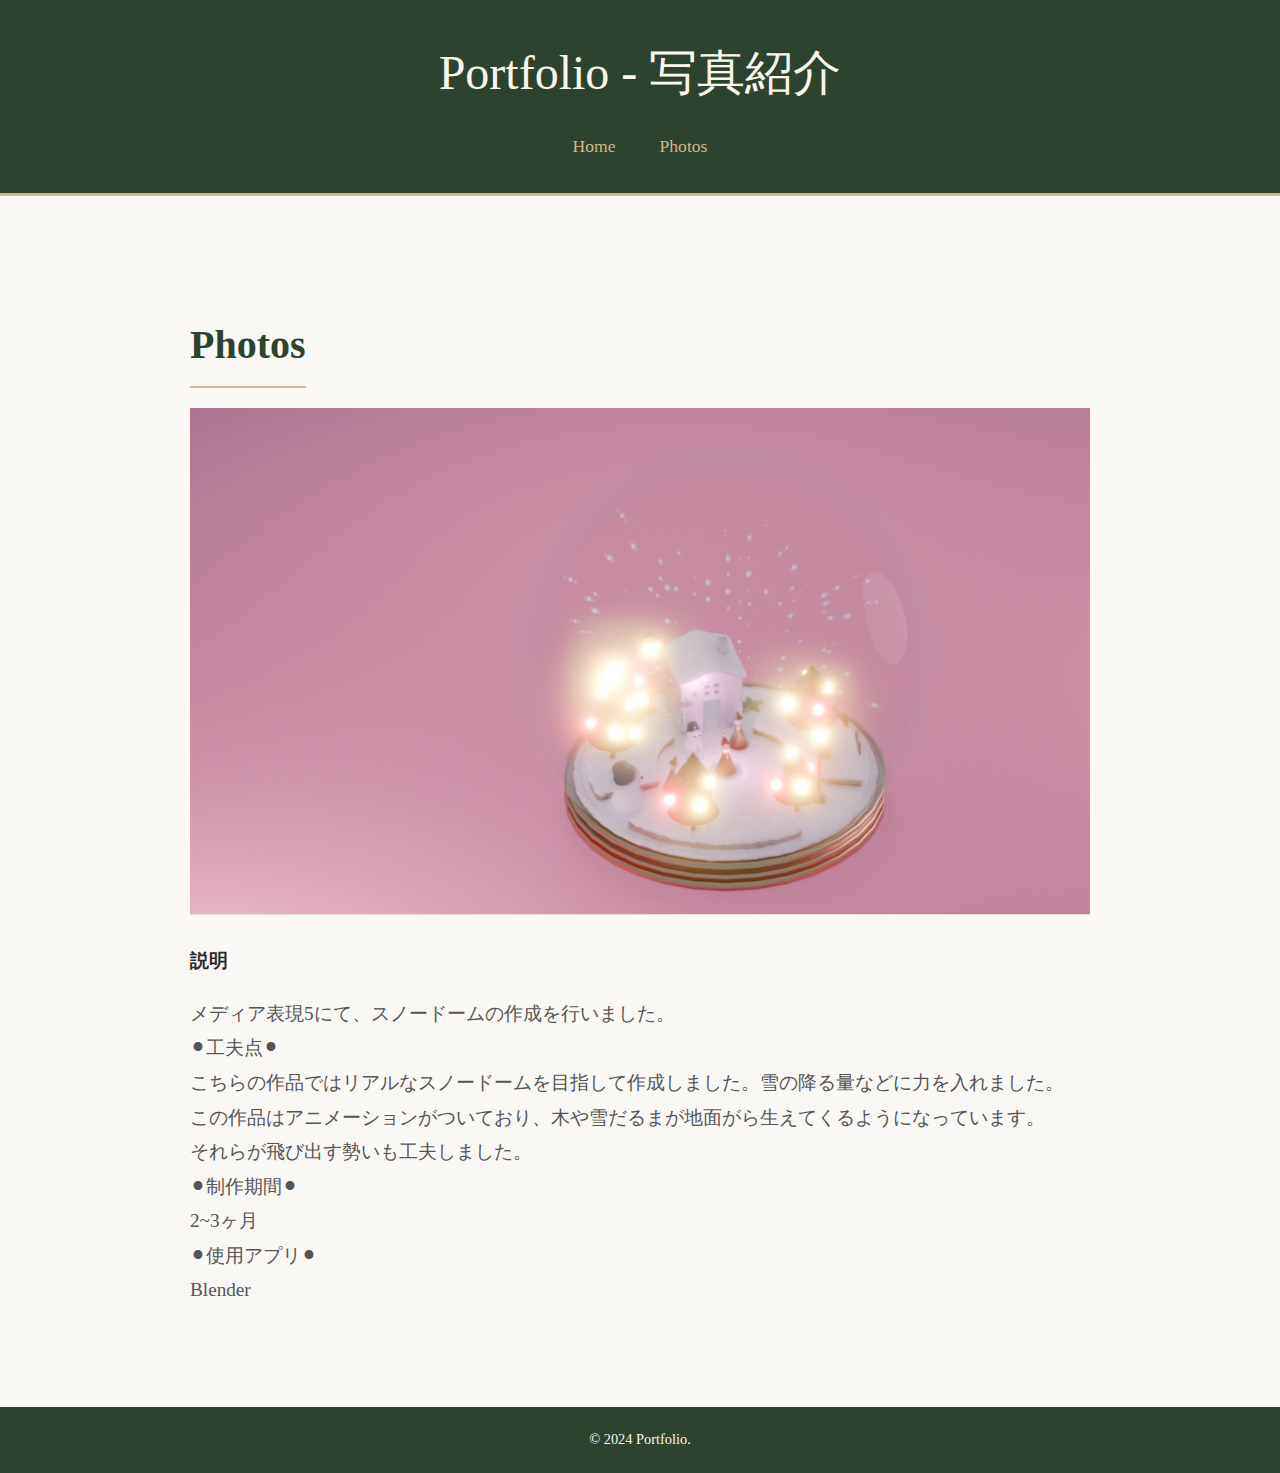
==== deatails.html @ ef1d77a0 "コミットしないと！" ====
<!DOCTYPE html>
<html lang="ja">
<head>
    <meta charset="UTF-8">
    <meta name="viewport" content="width=device-width, initial-scale=1.0">
    <link rel="stylesheet" href="style.css">
    <title>写真紹介</title>
</head>
<style>
    /* 写真カードの画像サイズ調整 */
.photo-card img {
    max-width: 100%; /* 親要素の幅に合わせて画像が自動的に縮小される */
    height: auto;    /* 高さは自動調整される */
    border-bottom: 1px solid #ddd; /* 枠線を追加して、カードの外観を整える */
}
</style>
<body>
    <header>
        <h1>Portfolio - 写真紹介</h1>
        <nav>
            <a href="index.html">Home</a>
            <a href="#photos">Photos</a>
        </nav>
    </header>
    <section id="photos">
        <h2>Photos</h2>
        <div class="photo-gallery">
            <div class="photo-card">
                <img src="untitled2.jpg" alt="写真1">
                <h3>説明</h3>
                <p>メディア表現5にて、スノードームの作成を行いました。</br>
                ⚫︎工夫点⚫︎</br>
                こちらの作品ではリアルなスノードームを目指して作成しました。雪の降る量などに力を入れました。</br>
                この作品はアニメーションがついており、木や雪だるまが地面がら生えてくるようになっています。</br>それらが飛び出す勢いも工夫しました。</br>

                ⚫︎制作期間⚫︎</br>
                2~3ヶ月</br>

                ⚫︎使用アプリ⚫︎</br>
                Blender</br>
                </p>

            </div>
        </div>
    </section>
    <footer>
        &copy; 2024 Portfolio.
    </footer>
</body>
</html>
---- style.css ----
body {
    font-family: 'Palatino Linotype', 'Book Antiqua', serif;
    line-height: 1.8;
    margin: 0;
    padding: 0;
    background-color: #faf8f5;
    color: #2b2b2b;
}

/* ヘッダーのスタイル */
header {
    background-color: #2e4230;
    color: #f9f5eb;
    padding: 30px 20px;
    text-align: center;
    border-bottom: 3px solid #d3b88c;
}

header h1 {
    font-size: 3rem;
    font-weight: normal;
    margin: 0;
    color: #f9f5eb;
}

nav {
    margin-top: 15px;
}

nav a {
    margin: 0 20px;
    color: #d3b88c;
    text-decoration: none;
    font-size: 1.1rem;
}

nav a:hover {
    color: #f9f5eb;
}

/* 各セクションのスタイル */
section {
    padding: 80px 20px;
    max-width: 900px;
    margin: 0 auto;
}

section h2 {
    font-size: 2.5rem;
    margin-bottom: 20px;
    color: #2e4230;
    border-bottom: 2px solid #d3b88c;
    display: inline-block;
    padding-bottom: 5px;
}

section p {
    font-size: 1.2rem;
    color: #555;
}

/* プロジェクトカードのスタイル */
.projects {
    display: flex;
    gap: 20px;
    justify-content: space-between;
    flex-wrap: wrap; /* 横並びが崩れないように */
}

.project-card {
    background-color: #fff;
    border: 1px solid #ddd;
    border-radius: 10px;
    overflow: hidden;
    width: 300px;
    box-shadow: 0 6px 10px rgba(0, 0, 0, 0.1);
    transition: transform 0.3s ease, box-shadow 0.3s ease;
}

.project-card:hover {
    transform: translateY(-5px);
    box-shadow: 0 10px 15px rgba(0, 0, 0, 0.15);
}

.project-card img {
    max-width: 100%;
    border-bottom: 1px solid #ddd;
}

.project-card h3 {
    font-size: 1.5rem;
    margin: 15px;
    color: #2e4230;
}

.project-card p {
    margin: 0 15px 15px;
    font-size: 1rem;
    color: #555;
}

/* スキルセットのスタイル */
.skillset {
    display: flex;
    flex-wrap: wrap; /* 横並びが崩れないように */
    gap: 20px;
    justify-content: space-between;
}

.Skill-card {
    background-color: #fff;
    border: 1px solid #ddd;
    border-radius: 10px;
    overflow: hidden;
    width: 200px;
    box-shadow: 0 6px 10px rgba(0, 0, 0, 0.1);
    transition: transform 0.3s ease, box-shadow 0.3s ease;
}

.Skill-card:hover {
    transform: translateY(-5px);
    box-shadow: 0 10px 15px rgba(0, 0, 0, 0.15);
}

.Skill-card h3 {
    font-size: 1rem;
    margin: 15px;
    color: #2e4230;
}

/* ボタンのスタイル */
a.button {
    display: inline-block;
    margin: 15px 15px 25px;
    padding: 10px 20px;
    background-color: #d3b88c;
    color: #fff;
    text-decoration: none;
    border-radius: 5px;
    font-size: 1rem;
    transition: background-color 0.3s ease;
}

a.button:hover {
    background-color: #2e4230;
}

/* フッターのスタイル */
footer {
    text-align: center;
    padding: 20px 0;
    background-color: #2e4230;
    color: #f9f5eb;
    font-size: 0.9rem;
}

/* モーダルのスタイル */
.modal {
    display: none;
    position: fixed;
    top: 0;
    left: 0;
    width: 100%;
    height: 100%;
    background-color: rgba(0, 0, 0, 0.5);  /* 背景を少し暗く */
    z-index: 9999;
}

.modal-content {
    position: absolute;
    top: 50%;
    left: 50%;
    transform: translate(-50%, -50%);
    background-color: white;
    padding: 20px;
    border-radius: 8px;
    box-shadow: 0 4px 8px rgba(0, 0, 0, 0.2);
    width: 80%;
    max-width: 500px;
}

.close {
    font-size: 30px;
    color: #aaa;
    cursor: pointer;
    position: absolute;
    top: 10px;
    right: 10px;
}

.close:hover,
.close:focus {
    color: black;
    text-decoration: none;
    cursor: pointer;
}

/* レスポンシブ対応 */

/* 画面幅が768px以下のとき */
@media (max-width: 768px) {
    header {
        padding: 20px 0;
    }

    header h1 {
        font-size: 2.5rem;
    }

    nav {
        margin-top: 10px;
    }

    nav a {
        font-size: 1rem;
        margin: 0 10px;
    }

    section {
        padding: 60px 20px;
    }

    .projects {
        flex-direction: column;  /* 縦並びに */
        align-items: center;
    }

    .project-card {
        width: 80%;  /* 幅を広げて縦並びでも見やすく */
    }

    .skillset {
        flex-direction: column;  /* 縦並びに */
    }

    .Skill-card {
        width: 80%;
        margin-bottom: 20px;
    }

    .modal-content {
        width: 90%;
        max-width: 400px;
    }
}

/* 画面幅が480px以下のとき */
@media (max-width: 480px) {
    header h1 {
        font-size: 2rem;
    }

    nav a {
        font-size: 0.9rem;
        margin: 0 8px;
    }

    .project-card {
        width: 100%;
    }

    .Skill-card {
        width: 100%;
    }

    .modal-content {
        width: 95%;
    }
}
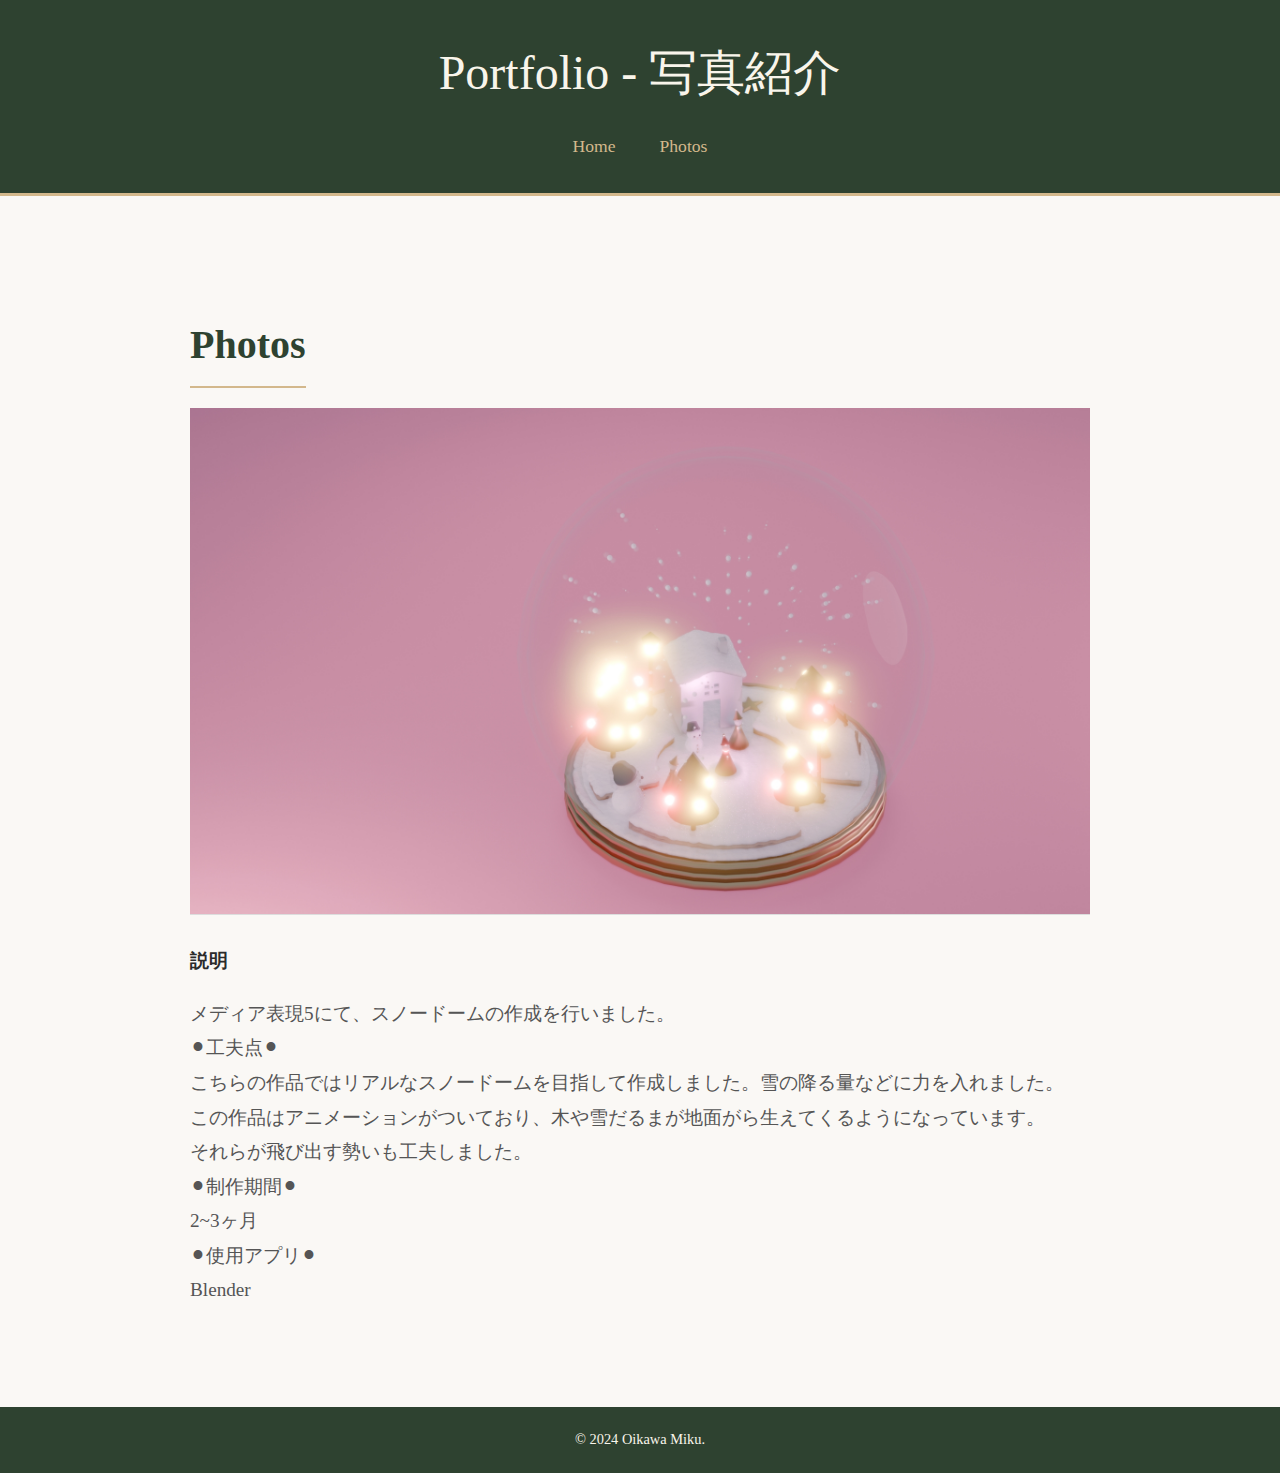
==== commit 463c7e80: "これもかえる" ====
--- a/deatails.html
+++ b/deatails.html
@@ -44,7 +44,7 @@
         </div>
     </section>
     <footer>
-        &copy; 2024 Portfolio.
+        &copy; 2024 Oikawa Miku.
     </footer>
 </body>
 </html>
--- a/style.css
+++ b/style.css
@@ -59,23 +59,26 @@
     color: #555;
 }
 
-/* プロジェクトカードのスタイル */
+/* プロジェクトカードの親要素 */
 .projects {
     display: flex;
-    gap: 20px;
-    justify-content: space-between;
-    flex-wrap: wrap; /* 横並びが崩れないように */
-}
-
+    gap: 20px; /* カード間の適切な余白 */
+    justify-content: center; /* カードを中央揃え */
+    align-items: flex-start; /* 高さが揃わない問題を解消 */
+    flex-wrap: wrap; /* 横幅が足りない場合にカードを折り返し */
+    margin: 0 auto; /* 全体の余白を均等に */
+    max-width: 1200px; /* レイアウトの幅を制限 */
+}
+
+/* プロジェクトカード */
 .project-card {
-    background-color: #fff;
-    border: 1px solid #ddd;
-    border-radius: 10px;
-    overflow: hidden;
-    width: 300px;
-    box-shadow: 0 6px 10px rgba(0, 0, 0, 0.1);
-    transition: transform 0.3s ease, box-shadow 0.3s ease;
-}
+    flex: 1 1 calc(33.333% - 40px); /* 3列レイアウト用の幅を指定 */
+    max-width: 300px; /* カードの最大幅を設定 */
+    min-width: 280px; /* カードが崩れないよう最小幅を設定 */
+    margin: 10px; /* カードの周囲に余白を設定 */
+    box-sizing: border-box; /* パディングやボーダーを含む幅調整 */
+}
+
 
 .project-card:hover {
     transform: translateY(-5px);
@@ -267,3 +270,14 @@
         width: 95%;
     }
 }
+@media (max-width: 768px) {
+    .project-card {
+        flex: 1 1 calc(50% - 40px); /* 2列レイアウト */
+    }
+}
+
+@media (max-width: 480px) {
+    .project-card {
+        flex: 1 1 100%; /* 1列レイアウト */
+    }
+}
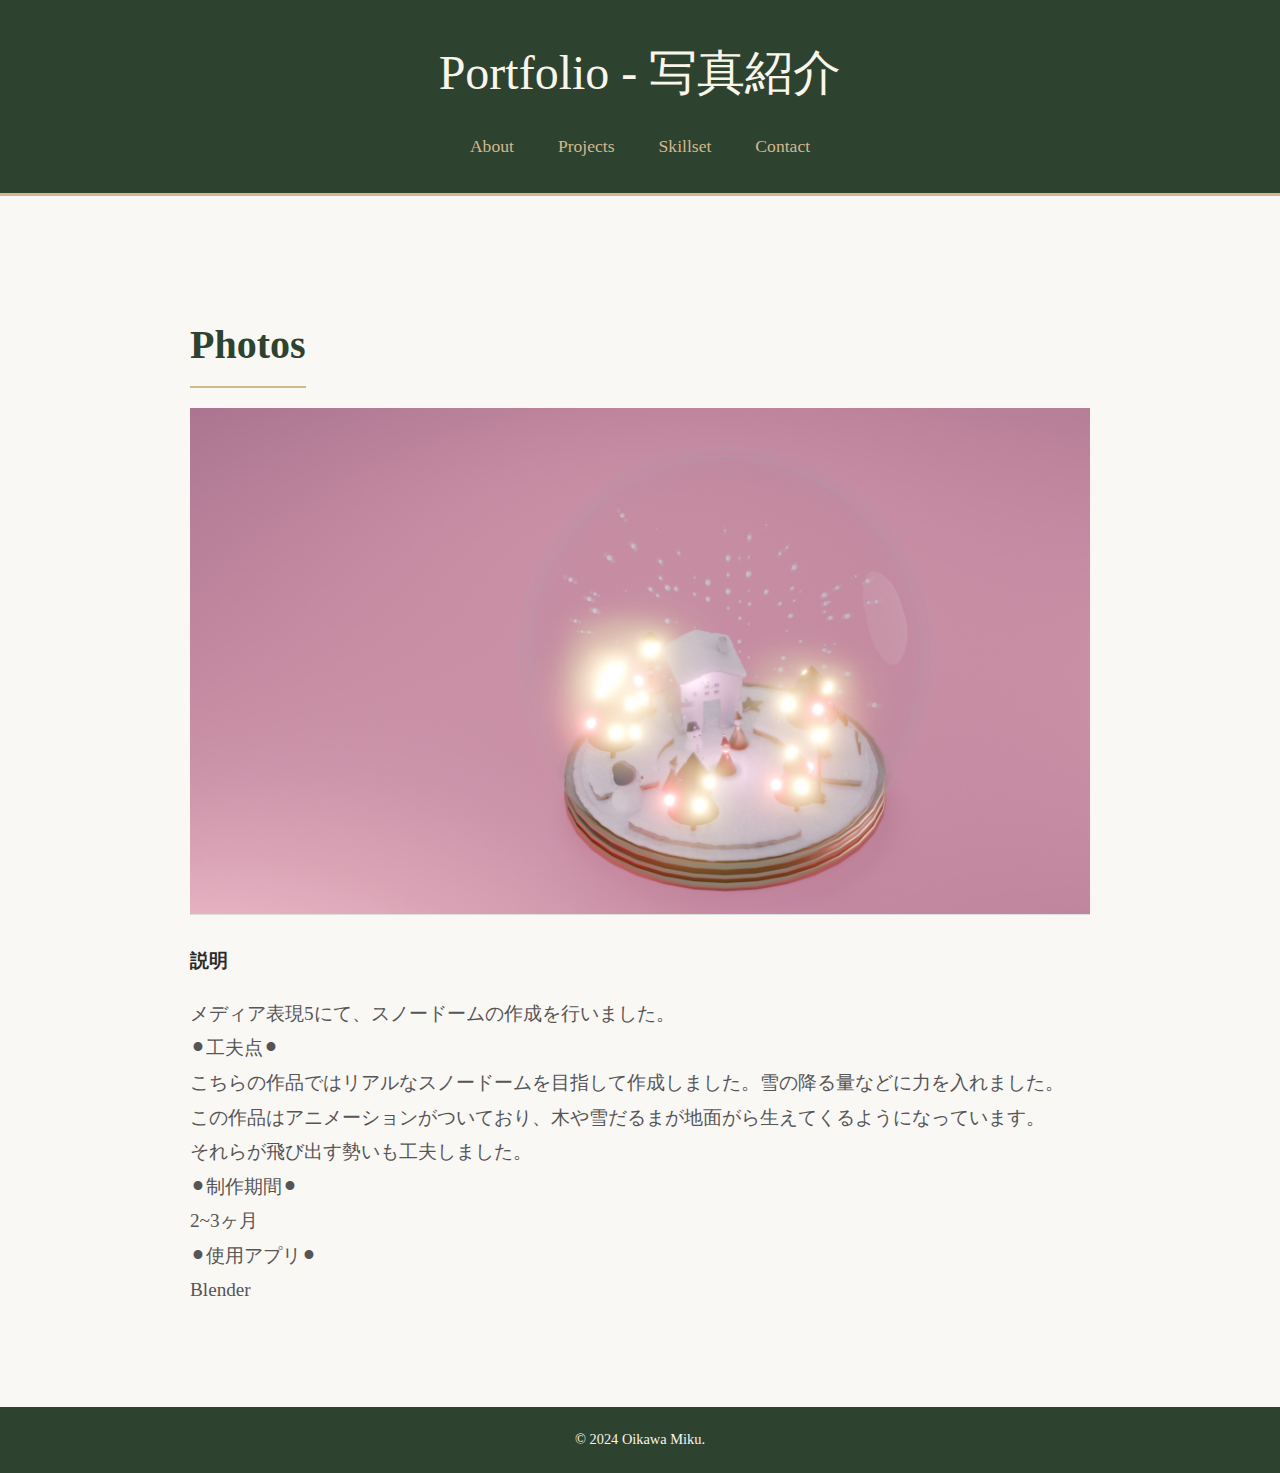
==== commit 77f5df79: "最悪" ====
--- a/deatails.html
+++ b/deatails.html
@@ -18,8 +18,10 @@
     <header>
         <h1>Portfolio - 写真紹介</h1>
         <nav>
-            <a href="index.html">Home</a>
-            <a href="#photos">Photos</a>
+            <a href="index.html#aobut">About</a>
+            <a href="index.html#projects">Projects</a>
+            <a href="index.html#skillset">Skillset</a>
+            <a href="index.html#contact">Contact</a>
         </nav>
     </header>
     <section id="photos">
